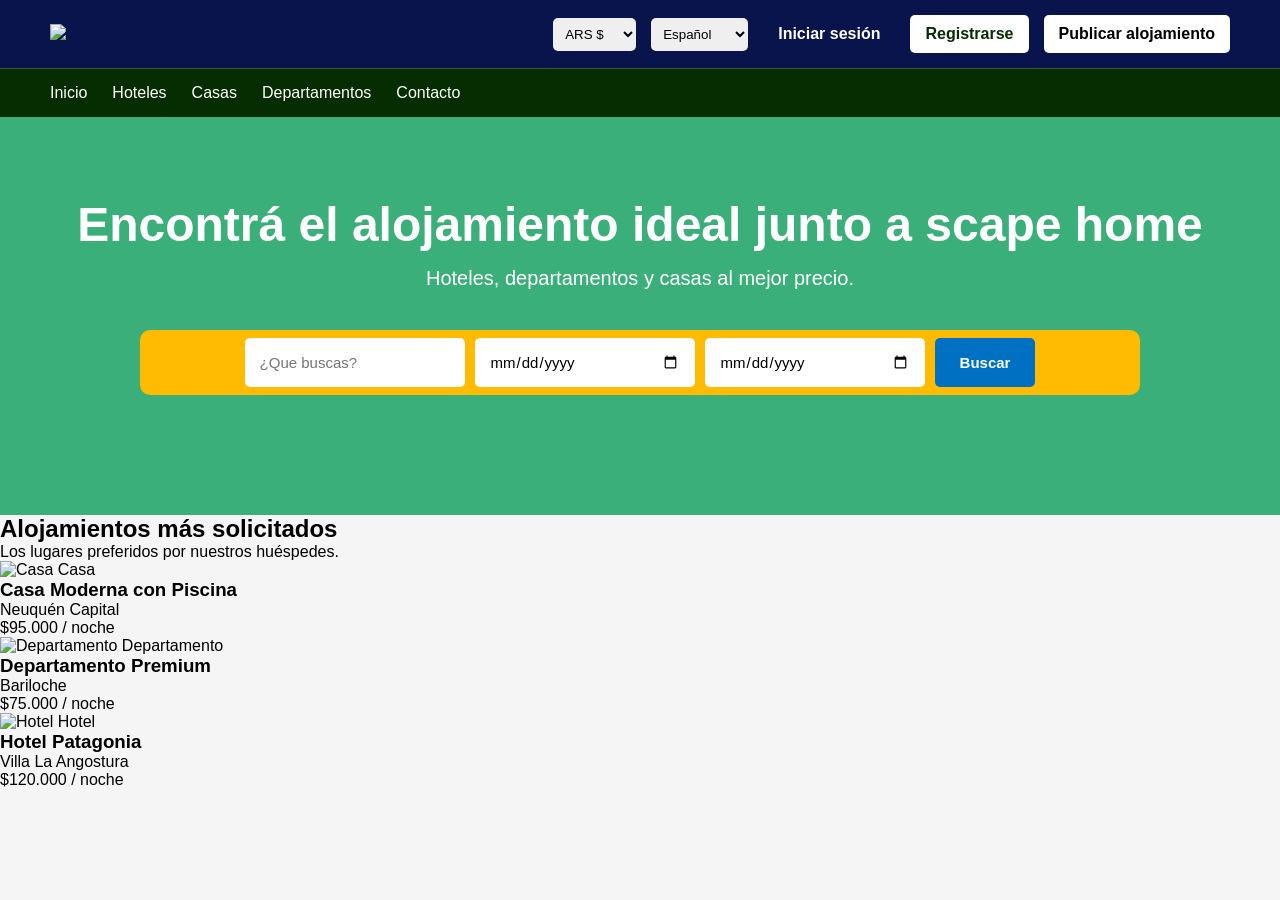
==== index.html @ 4138ab6a "Agregue seccion de mas solicitados y porque" ====
<!DOCTYPE html>
<html lang="en">
<head>
    <meta charset="UTF-8">
    <meta name="viewport" content="width=device-width, initial-scale=1.0">
    <link rel="stylesheet" href="css/style.css">
    <title>HOME SCAPE</title>
</head>
<body>
    <div class="header">
          <div class="logo">
            <img src="imagenes/Blue Minimal Lion Technology Free Logo.png" >
          </div>
              <div class="acciones">
            <select class="preferencia">
                <option>ARS $</option>
                <option>USD $</option>
                <option>EUR €</option>
                <option>BRL R$</option>
            </select>

            <select class="preferencia">
                <option>Español</option>
                <option>English</option>
                <option>Português</option>
            </select>

            <a href="" class="login">Iniciar sesión</a>
            <a href="" class="registro">Registrarse</a>
            <a href="" class="publicar">Publicar alojamiento</a>

        </div>
    </div>
    <nav class="menu">
        <a href="#"> Inicio</a>
        <a href="#"> Hoteles</a>
        <a href="#"> Casas</a>
        <a href="#"> Departamentos</a>
        <a href="#">Contacto</a>
    </nav>

    <section class="hero">
        <h1>Encontrá el alojamiento ideal junto a scape home</h1>
        <p>Hoteles, departamentos y casas al mejor precio.</p>

        <div class="buscador">
            <input type="text" placeholder="¿Que buscas?">
            <input type="date">
            <input type="date">
            <button>Buscar</button>
        </div>
    </section>
    <section class="alojamientos-destacados">

    <h2>Alojamientos más solicitados</h2>
    <p>Los lugares preferidos por nuestros huéspedes.</p>

    <div class="contenedor-alojamientos">

        <div class="alojamiento">
            <img src="imagenes/casa1.jpg" alt="Casa">
            <span class="tipo">Casa</span>
            <h3>Casa Moderna con Piscina</h3>
            <p>Neuquén Capital</p>
            <p class="precio">$95.000 / noche</p>
        </div>

        <div class="alojamiento">
            <img src="imagenes/departamento1.jpg" alt="Departamento">
            <span class="tipo">Departamento</span>
            <h3>Departamento Premium</h3>
            <p>Bariloche</p>
            <p class="precio">$75.000 / noche</p>
        </div>

        <div class="alojamiento">
            <img src="imagenes/hotel1.jpg" alt="Hotel">
            <span class="tipo">Hotel</span>
            <h3>Hotel Patagonia</h3>
            <p>Villa La Angostura</p>
            <p class="precio">$120.000 / noche</p>
        </div>

    </div>

</section>
    
</body>
</html>
---- css/style.css ----
*{
    margin: 0;
    padding: 0;
    box-sizing: border-box;
    font-family: Arial, Helvetica, sans-serif;
}

body{
    background-color: #f5f5f5;
}

/* HEADER */

.header{
    background-color: #08144b;
    display: flex;
    justify-content: space-between;
    align-items: center;
    padding: 15px 50px;
}

.logo img{
    height: 80px;
    width: auto;
}

.acciones{
    display: flex;
    align-items: center;
    gap: 15px;
}

.preferencia{
    padding: 8px;
    border: none;
    border-radius: 5px;
    cursor: pointer;
}

.login,
.registro,
.publicar{
    text-decoration: none;
    padding: 10px 15px;
    border-radius: 5px;
    transition: 0.3s;
    font-weight: bold;
}

.login{
    color: white;
}

.login:hover{
    text-decoration: underline;
}

.registro{
    background-color: white;
    color: #062c02;;
}

.registro:hover{
    background-color: #e6e6e6;
}

.publicar{
    background-color: #ffffff;
    color: black;
}

.publicar:hover{
    background-color: #31ad00;
}

/* MENÚ */

.menu{
    background-color: #062c02;
    display: flex;
    gap: 25px;
    padding: 15px 50px;
    border-top: 1px solid rgba(255,255,255,0.2);
}

.menu a{
    color: rgb(255, 255, 255);
    text-decoration: none;
    font-size: 16px;
    transition: 0.3s;
}

.menu a:hover{
    color: #febb02;
}

/* HERO */

.hero{
    background-color:#3baf79;
    color: white;
    text-align: center;
    padding: 80px 20px 120px;
}

.hero h1{
    font-size: 48px;
    margin-bottom: 15px;
}

.hero p{
    font-size: 20px;
    margin-bottom: 40px;
}

/* BUSCADOR */

.buscador{
    background-color: #febb02;
    display: flex;
    justify-content: center;
    flex-wrap: wrap;
    gap: 10px;
    padding: 8px;
    border-radius: 10px;
    max-width: 1000px;
    margin: auto;
}

.buscador input{
    padding: 15px;
    border: none;
    border-radius: 5px;
    min-width: 220px;
    font-size: 15px;
}

.buscador button{
    padding: 15px 25px;
    background-color: #0071c2;
    color: rgb(255, 255, 255);
    border: none;
    border-radius: 5px;
    cursor: pointer;
    font-size: 15px;
    font-weight: bold;
    transition: 0.3s;
}

.buscador button:hover{
    background-color: #005999;
}

/* RESPONSIVE */

@media(max-width: 768px){

    .header{
        flex-direction: column;
        gap: 20px;
        padding: 20px;
    }

    .acciones{
        flex-wrap: wrap;
        justify-content: center;
    }

    .menu{
        flex-wrap: wrap;
        justify-content: center;
        padding: 15px;
    }

    .hero h1{
        font-size: 32px;
    }

    .hero p{
        font-size: 18px;
    }

    .buscador{
        flex-direction: column;
    }

    .buscador input,
    .buscador button{
        width: 100%;
    }
}
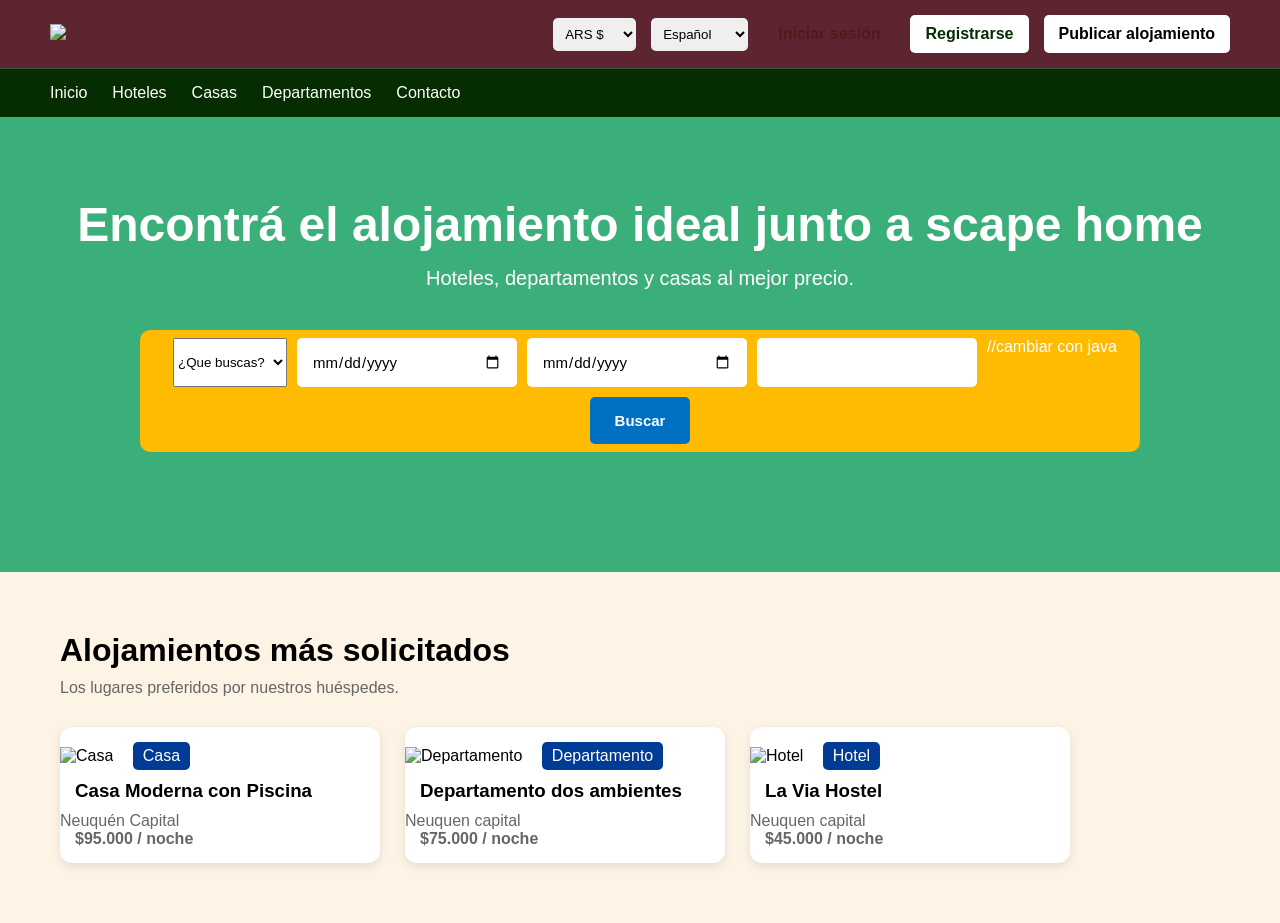
==== commit b05af4b8: "Modificacion de menu y header" ====
--- a/index.html
+++ b/index.html
@@ -4,7 +4,7 @@
     <meta charset="UTF-8">
     <meta name="viewport" content="width=device-width, initial-scale=1.0">
     <link rel="stylesheet" href="css/style.css">
-    <title>HOME SCAPE</title>
+    <title>HOME</title>
 </head>
 <body>
     <div class="header">
@@ -44,10 +44,22 @@
         <p>Hoteles, departamentos y casas al mejor precio.</p>
 
         <div class="buscador">
-            <input type="text" placeholder="¿Que buscas?">
+            
+           <label for="opcion"></label>
+          <select id="opcion" name="opcion">
+           <option value="op">¿Que buscas?</option>
+           <option value="casa">Casa</option>
+           <option value="depa">Departamentos</option>
+           <option value="hotel">Hotel</option>
+          </select>
+          
+
             <input type="date">
             <input type="date">
-            <button>Buscar</button>
+              <input type="number"> //cambiar con java
+              <a href="buscar.html"><button>Buscar</button></a>
+          
+           
         </div>
     </section>
     <section class="alojamientos-destacados">
@@ -68,21 +80,23 @@
         <div class="alojamiento">
             <img src="imagenes/departamento1.jpg" alt="Departamento">
             <span class="tipo">Departamento</span>
-            <h3>Departamento Premium</h3>
-            <p>Bariloche</p>
+            <h3>Departamento dos ambientes</h3>
+            <p>Neuquen capital</p>
             <p class="precio">$75.000 / noche</p>
         </div>
 
         <div class="alojamiento">
             <img src="imagenes/hotel1.jpg" alt="Hotel">
             <span class="tipo">Hotel</span>
-            <h3>Hotel Patagonia</h3>
-            <p>Villa La Angostura</p>
-            <p class="precio">$120.000 / noche</p>
+            <h3>La Via Hostel</h3>
+            <p>Neuquen capital</p>
+            <p class="precio">$45.000 / noche</p>
         </div>
 
     </div>
+    <footer>
 
+    </footer>
 </section>
     
 </body>
--- a/css/style.css
+++ b/css/style.css
@@ -6,13 +6,13 @@
 }
 
 body{
-    background-color: #f5f5f5;
+    background-color: #fdf4e5
 }
 
 /* HEADER */
 
 .header{
-    background-color: #08144b;
+    background-color: #5c2530;
     display: flex;
     justify-content: space-between;
     align-items: center;
@@ -48,7 +48,7 @@
 }
 
 .login{
-    color: white;
+    color: rgb(83, 26, 26);
 }
 
 .login:hover{
@@ -70,7 +70,7 @@
 }
 
 .publicar:hover{
-    background-color: #31ad00;
+    background-color: #610000;
 }
 
 /* MENÚ */
@@ -188,4 +188,63 @@
     .buscador button{
         width: 100%;
     }
+}
+.alojamientos-destacados{
+    padding: 60px;
+}
+
+.alojamientos-destacados h2{
+    font-size: 32px;
+    margin-bottom: 10px;
+}
+
+.alojamientos-destacados p{
+    color: #666;
+}
+
+.contenedor-alojamientos{
+    display: flex;
+    gap: 25px;
+    margin-top: 30px;
+    flex-wrap: wrap;
+}
+
+.alojamiento{
+    width: 320px;
+    background: white;
+    border-radius: 12px;
+    overflow: hidden;
+    box-shadow: 0 3px 10px rgba(0,0,0,0.1);
+    transition: 0.3s;
+    cursor: pointer;
+}
+
+.alojamiento:hover{
+    transform: translateY(-8px);
+}
+
+.alojamiento img{
+    width: 100%;
+    height: 220px;
+    object-fit: cover;
+}
+
+.alojamiento h3{
+    padding: 10px 15px;
+}
+
+.tipo{
+    background: #003b95;
+    color: white;
+    padding: 5px 10px;
+    border-radius: 5px;
+    margin-left: 15px;
+    display: inline-block;
+    margin-top: 15px;
+}
+
+.precio{
+    font-weight: bold;
+    padding: 0 15px 15px;
+    color: #003b95;
 }
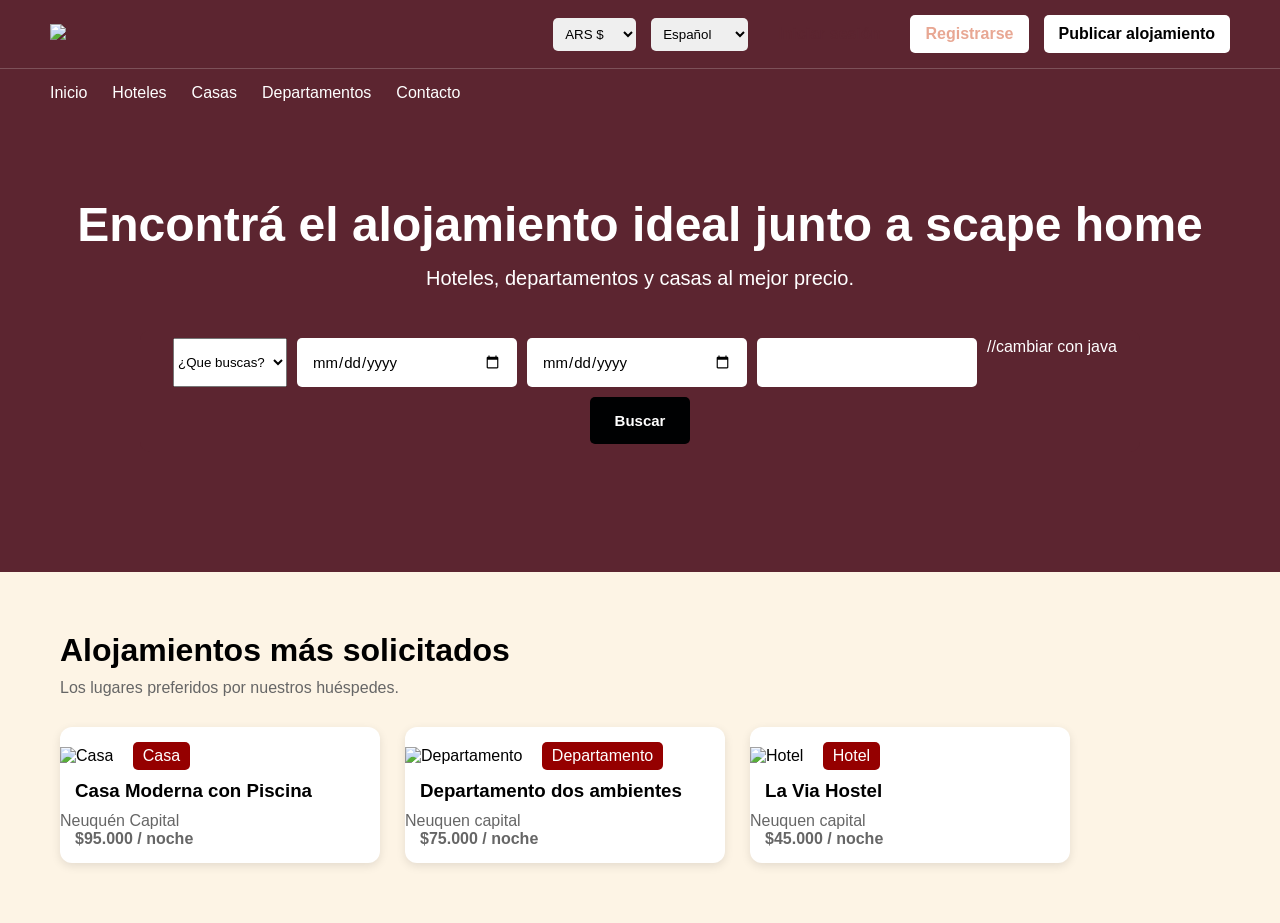
==== commit 4a6c7484: "Modificacion de colores" ====
--- a/index.html
+++ b/index.html
@@ -52,7 +52,6 @@
            <option value="depa">Departamentos</option>
            <option value="hotel">Hotel</option>
           </select>
-          
 
             <input type="date">
             <input type="date">
--- a/css/style.css
+++ b/css/style.css
@@ -48,7 +48,7 @@
 }
 
 .login{
-    color: rgb(83, 26, 26);
+    color: #5c2530;
 }
 
 .login:hover{
@@ -57,7 +57,7 @@
 
 .registro{
     background-color: white;
-    color: #062c02;;
+    color: #e8a793;
 }
 
 .registro:hover{
@@ -76,7 +76,7 @@
 /* MENÚ */
 
 .menu{
-    background-color: #062c02;
+    background-color: #5c2530;
     display: flex;
     gap: 25px;
     padding: 15px 50px;
@@ -91,13 +91,13 @@
 }
 
 .menu a:hover{
-    color: #febb02;
+    color: #e8a793;
 }
 
 /* HERO */
 
 .hero{
-    background-color:#3baf79;
+    background-color:#5c2530;
     color: white;
     text-align: center;
     padding: 80px 20px 120px;
@@ -116,7 +116,7 @@
 /* BUSCADOR */
 
 .buscador{
-    background-color: #febb02;
+    background-color: #5c2530;
     display: flex;
     justify-content: center;
     flex-wrap: wrap;
@@ -137,7 +137,7 @@
 
 .buscador button{
     padding: 15px 25px;
-    background-color: #0071c2;
+    background-color: #000102;
     color: rgb(255, 255, 255);
     border: none;
     border-radius: 5px;
@@ -234,7 +234,7 @@
 }
 
 .tipo{
-    background: #003b95;
+    background: #950000;
     color: white;
     padding: 5px 10px;
     border-radius: 5px;
@@ -246,5 +246,5 @@
 .precio{
     font-weight: bold;
     padding: 0 15px 15px;
-    color: #003b95;
+    color: #950000;
 }
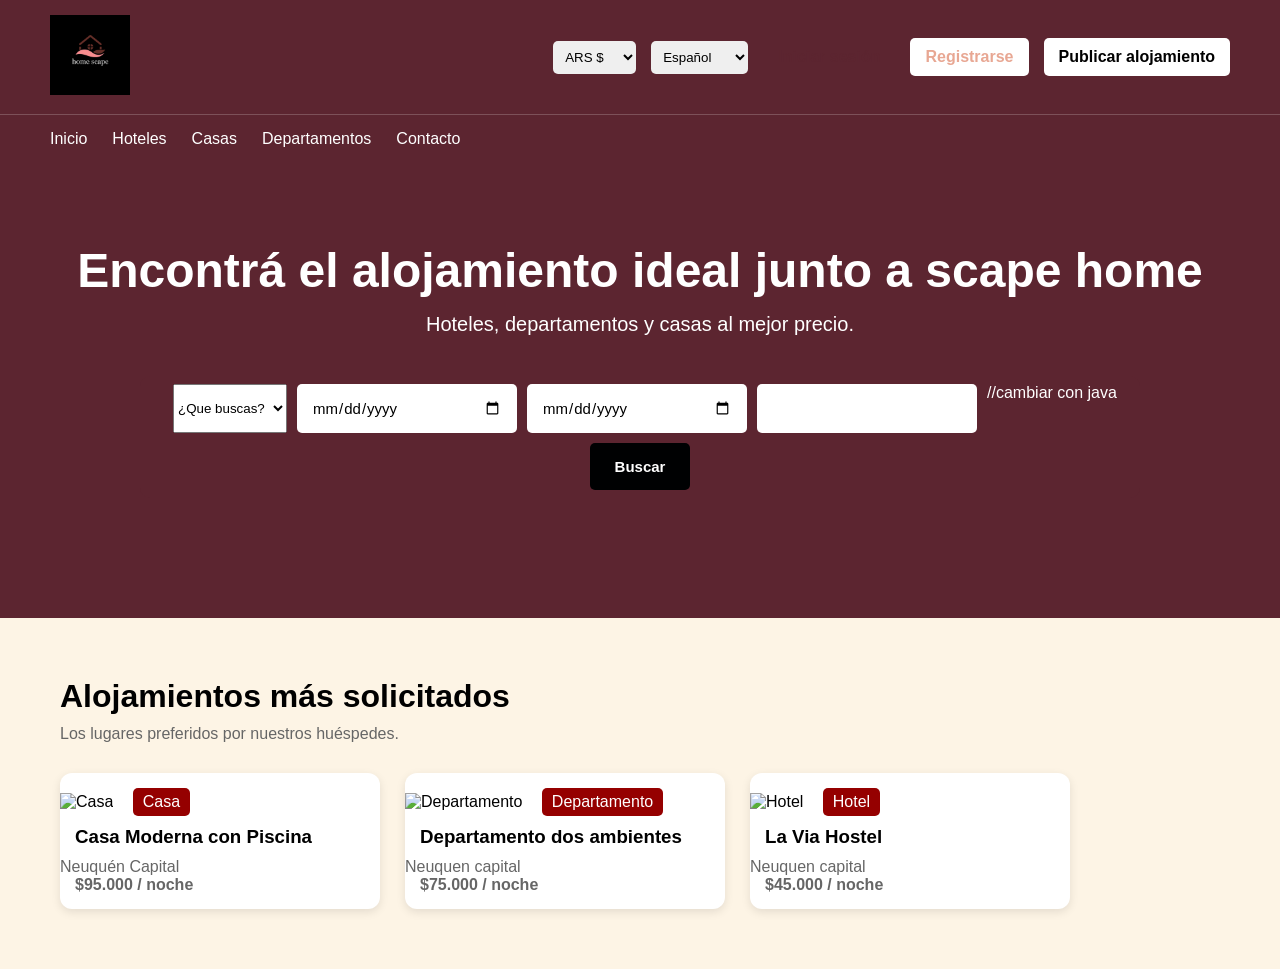
==== commit f98d5321: "Modificacion del logo" ====
--- a/index.html
+++ b/index.html
@@ -9,7 +9,7 @@
 <body>
     <div class="header">
           <div class="logo">
-            <img src="imagenes/Blue Minimal Lion Technology Free Logo.png" >
+            <img src="Galeria/logo.png.png  " width="20" height="20">
           </div>
               <div class="acciones">
             <select class="preferencia">
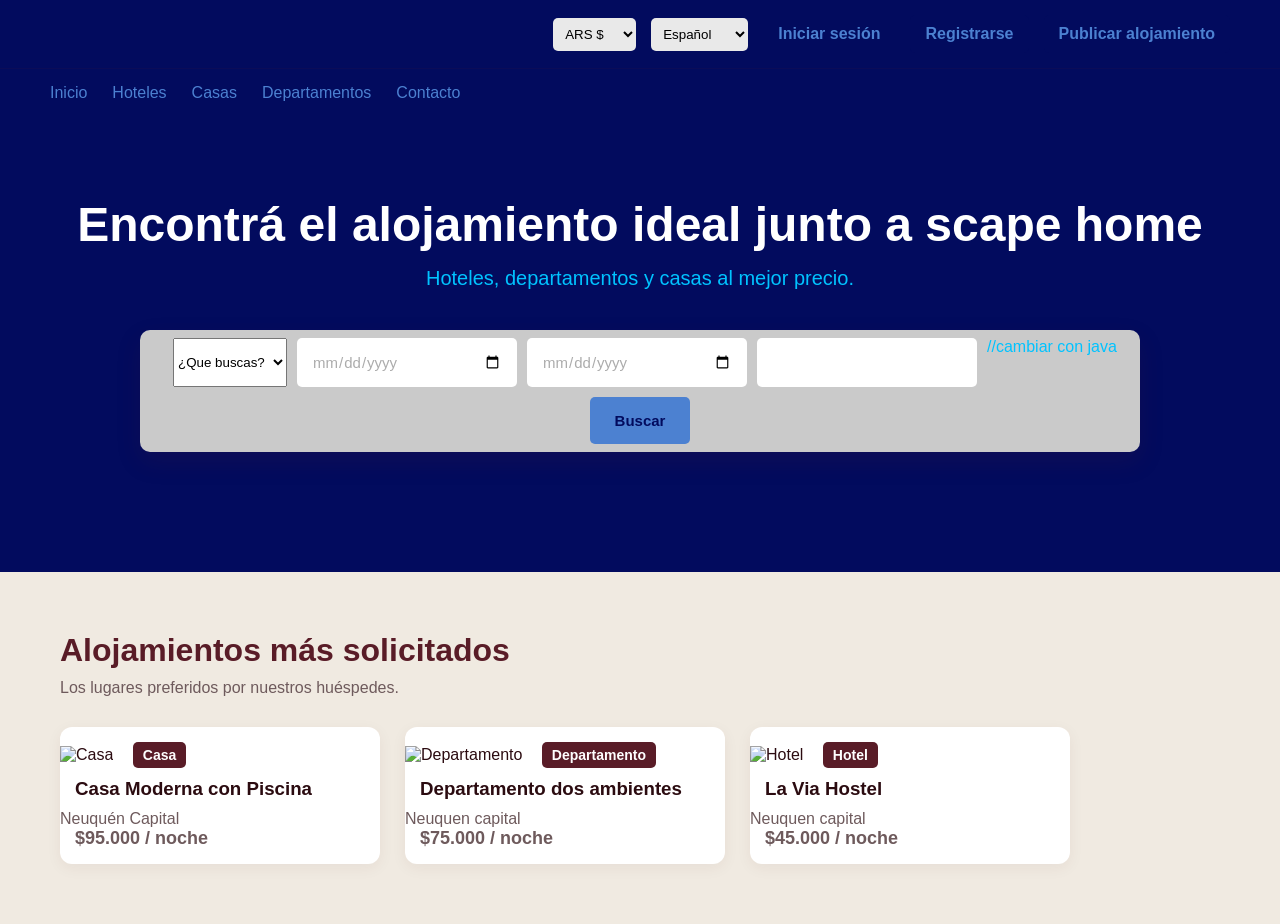
==== commit 994c363a: "Cambiando colores" ====
--- a/index.html
+++ b/index.html
@@ -9,7 +9,8 @@
 <body>
     <div class="header">
           <div class="logo">
-            <img src="Galeria/logo.png.png  " width="20" height="20">
+                <link rel="icon" href="galeria/Diseño sin título.png" type="image/png">
+
           </div>
               <div class="acciones">
             <select class="preferencia">
--- a/css/style.css
+++ b/css/style.css
@@ -1,45 +1,48 @@
-*{
+* {
     margin: 0;
     padding: 0;
     box-sizing: border-box;
     font-family: Arial, Helvetica, sans-serif;
 }
 
-body{
-    background-color: #fdf4e5
+body {
+    background-color: #6d6c6c00; /* Fondo beige cálido (tomado de la izquierda de la img 1) */
+    color: #2B0B10;            /* Texto borgoña muy oscuro para evitar el negro rígido */
 }
 
 /* HEADER */
 
-.header{
-    background-color: #5c2530;
+.header {
+    background-color: #020b5e; /* El borgoña/vino característico de la marca */
     display: flex;
     justify-content: space-between;
     align-items: center;
     padding: 15px 50px;
 }
 
-.logo img{
+.logo img {
     height: 80px;
     width: auto;
 }
 
-.acciones{
+.acciones {
     display: flex;
     align-items: center;
     gap: 15px;
 }
 
-.preferencia{
+.preferencia {
     padding: 8px;
     border: none;
     border-radius: 5px;
     cursor: pointer;
+    background-color: #e9e9e9;  /* Combina con el fondo general */
+    color: #000000;             /* Texto borgoña */
 }
 
 .login,
 .registro,
-.publicar{
+.publicar {
     text-decoration: none;
     padding: 10px 15px;
     border-radius: 5px;
@@ -47,76 +50,81 @@
     font-weight: bold;
 }
 
-.login{
-    color: #5c2530;
-}
-
-.login:hover{
+.login {
+    color: #4c81d1; /* Cambiado a blanco para que resalte sobre el fondo borgoña */
+}
+
+.login:hover {
     text-decoration: underline;
-}
-
-.registro{
-    background-color: white;
-    color: #e8a793;
-}
-
-.registro:hover{
-    background-color: #e6e6e6;
-}
-
-.publicar{
-    background-color: #ffffff;
-    color: black;
-}
-
-.publicar:hover{
-    background-color: #610000;
+    background-color: #020b5e; ;
+    color: #4c81d1;
+}
+
+
+.registro {
+    background-color: #020b5e; /* Botón blanco limpio */
+    color: #4c81d1;            /* Letras en borgoña */
+}
+
+.registro:hover {
+    background-color:  #020b5e;  /* Al pasar el mouse cambia al salmón cálido */
+} 
+
+.publicar {
+    background-color:  #020b5e; /* Botón semitransparente elegante */
+    color: #4c81d1;
+}
+
+.publicar:hover {
+    background-color: #020b5e; 
+    color: #4c81d1;
 }
 
 /* MENÚ */
 
-.menu{
-    background-color: #5c2530;
+.menu {
+    background-color: #020b5e; /* Fondo beige cálido continuo */
     display: flex;
     gap: 25px;
     padding: 15px 50px;
-    border-top: 1px solid rgba(255,255,255,0.2);
-}
-
-.menu a{
-    color: rgb(255, 255, 255);
+    border-top: 1px solid rgba(89, 28, 39, 0.1); /* Línea borgoña muy suave en vez de negra */
+}
+
+.menu a {
+    color: #4c81d1;/* Enlaces en borgoña */
     text-decoration: none;
     font-size: 16px;
     transition: 0.3s;
 }
 
-.menu a:hover{
-    color: #e8a793;
+.menu a:hover {
+    color: #8650a5; /* El hover pasa al color salmón */
 }
 
 /* HERO */
 
-.hero{
-    background-color:#5c2530;
-    color: white;
+.hero {
+    background-color:#020b5e;/* Todo el bloque mantiene el fondo cálido */
+    color: #00c3ff;
     text-align: center;
     padding: 80px 20px 120px;
 }
 
-.hero h1{
+.hero h1 {
     font-size: 48px;
     margin-bottom: 15px;
-}
-
-.hero p{
+    color: #ffffff; /* Título principal en borgoña para dar impacto */
+}
+
+.hero p {
     font-size: 20px;
     margin-bottom: 40px;
 }
 
 /* BUSCADOR */
 
-.buscador{
-    background-color: #5c2530;
+.buscador {
+    background-color: #cacaca; /* El contenedor pasa de azul a borgoña */
     display: flex;
     justify-content: center;
     flex-wrap: wrap;
@@ -125,20 +133,23 @@
     border-radius: 10px;
     max-width: 1000px;
     margin: auto;
-}
-
-.buscador input{
+    box-shadow: 0px 10px 25px rgba(89, 28, 39, 0.15); /* Sombra suave para dar volumen */
+}
+
+.buscador input {
     padding: 15px;
     border: none;
     border-radius: 5px;
     min-width: 220px;
     font-size: 15px;
-}
-
-.buscador button{
+    color: #acacac;
+    background-color: #ffffff;
+}
+
+.buscador button {
     padding: 15px 25px;
-    background-color: #000102;
-    color: rgb(255, 255, 255);
+    background-color:  #4c81d1;/* Botón de acción principal en color terracota/salmón */
+    color: #020b5e;         /* Letras oscuras para excelente contraste */
     border: none;
     border-radius: 5px;
     cursor: pointer;
@@ -147,104 +158,114 @@
     transition: 0.3s;
 }
 
-.buscador button:hover{
-    background-color: #005999;
+.buscador button:hover {
+    background-color: #999999; /* Variación un poco más oscura para el hover */
 }
 
 /* RESPONSIVE */
 
 @media(max-width: 768px){
 
-    .header{
+    .header {
         flex-direction: column;
         gap: 20px;
         padding: 20px;
     }
 
-    .acciones{
+    .acciones {
         flex-wrap: wrap;
         justify-content: center;
     }
 
-    .menu{
+    .menu {
         flex-wrap: wrap;
         justify-content: center;
         padding: 15px;
     }
 
-    .hero h1{
+    .hero h1 {
         font-size: 32px;
     }
 
-    .hero p{
+    .hero p {
         font-size: 18px;
     }
 
-    .buscador{
+    .buscador {
         flex-direction: column;
     }
 
     .buscador input,
-    .buscador button{
+    .buscador button {
         width: 100%;
     }
 }
-.alojamientos-destacados{
+
+/* SECCIÓN ALOJAMIENTOS DESTACADOS */
+
+.alojamientos-destacados {
     padding: 60px;
-}
-
-.alojamientos-destacados h2{
+    background-color: #F0EAE1; /* Reemplazado el gris oscuro por un beige un toque más profundo */
+}
+
+.alojamientos-destacados h2 {
     font-size: 32px;
     margin-bottom: 10px;
-}
-
-.alojamientos-destacados p{
-    color: #666;
-}
-
-.contenedor-alojamientos{
+    color: #591C27;
+}
+
+.alojamientos-destacados p {
+    color: #6E5A5C; /* Gris cálido/marrón sutil para textos secundarios */
+}
+
+.contenedor-alojamientos {
     display: flex;
     gap: 25px;
     margin-top: 30px;
     flex-wrap: wrap;
 }
 
-.alojamiento{
+.alojamiento {
     width: 320px;
-    background: white;
+    background: #FFFFFF;
     border-radius: 12px;
     overflow: hidden;
-    box-shadow: 0 3px 10px rgba(0,0,0,0.1);
+    box-shadow: 0 4px 15px rgba(89, 28, 39, 0.06); /* Sombra integrada a la nueva paleta */
     transition: 0.3s;
     cursor: pointer;
 }
 
-.alojamiento:hover{
+.alojamiento:hover {
     transform: translateY(-8px);
-}
-
-.alojamiento img{
+    box-shadow: 0 8px 25px rgba(89, 28, 39, 0.12);
+}
+
+.alojamiento img {
     width: 100%;
     height: 220px;
     object-fit: cover;
 }
 
-.alojamiento h3{
+.alojamiento h3 {
     padding: 10px 15px;
-}
-
-.tipo{
-    background: #950000;
-    color: white;
+    color: #2B0B10;
+}
+
+.tipo {
+    background: #591C27; /* Reemplazado el azul fuerte por el borgoña de la marca */
+    color: #FFFFFF;
     padding: 5px 10px;
     border-radius: 5px;
     margin-left: 15px;
     display: inline-block;
     margin-top: 15px;
-}
-
-.precio{
+    font-size: 14px;
+    font-weight: bold;
+}
+
+.precio {
     font-weight: bold;
     padding: 0 15px 15px;
-    color: #950000;
+    color: #591C27; /* El precio se destaca con el color principal */
+    font-size: 18px;
 }
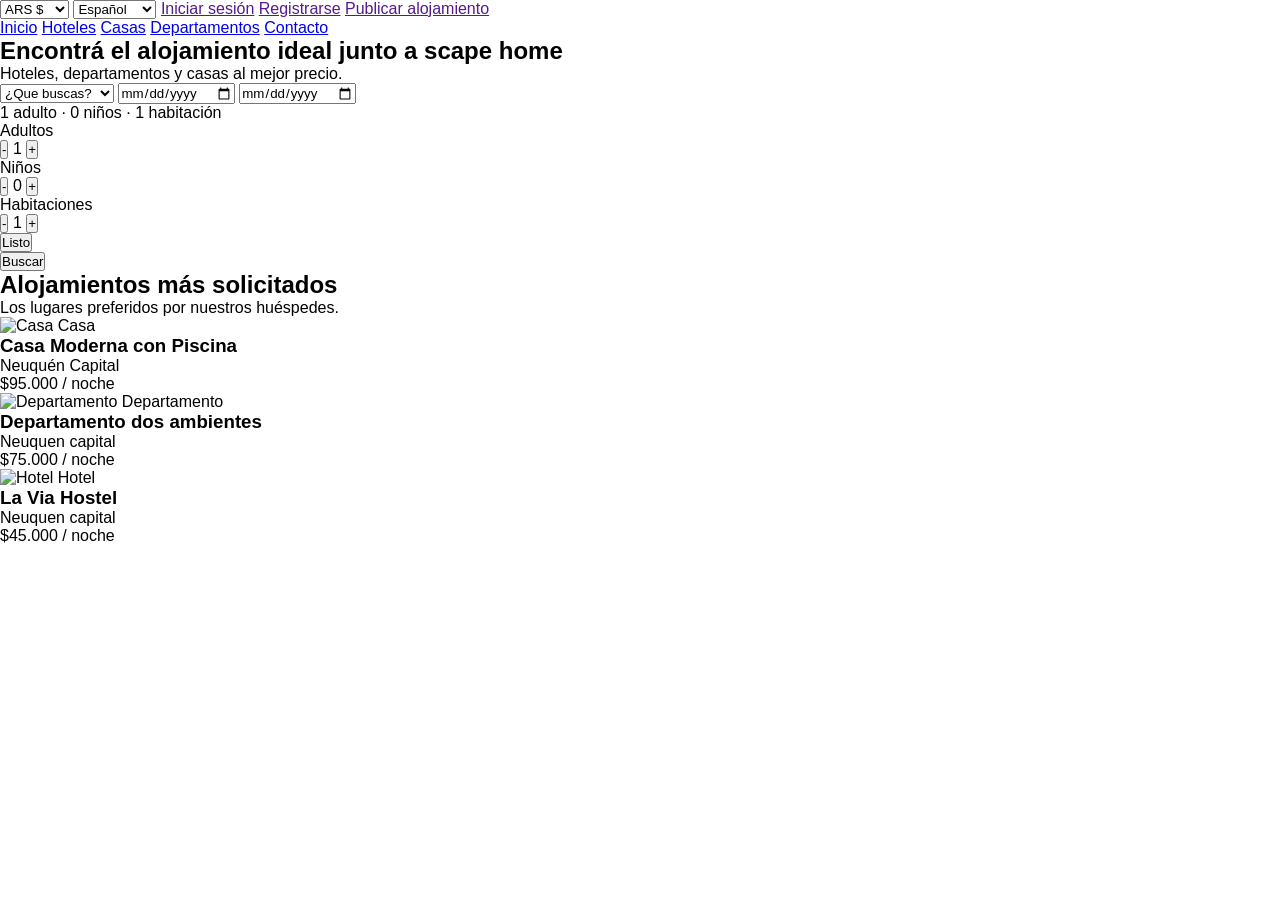
==== commit 4e3b63e2: "Cambiando colores p3" ====
--- a/index.html
+++ b/index.html
@@ -4,13 +4,16 @@
     <meta charset="UTF-8">
     <meta name="viewport" content="width=device-width, initial-scale=1.0">
     <link rel="stylesheet" href="css/style.css">
+        <link rel="stylesheet" href="js/index.js">
+
     <title>HOME</title>
+    <link rel="icon" href="galeria/Diseño sin título.png" type="image/png">
+
 </head>
 <body>
     <div class="header">
           <div class="logo">
-                <link rel="icon" href="galeria/Diseño sin título.png" type="image/png">
-
+            <link rel="stylesheet" href="Galeria/logo.png.png" >
           </div>
               <div class="acciones">
             <select class="preferencia">
@@ -56,7 +59,42 @@
 
             <input type="date">
             <input type="date">
-              <input type="number"> //cambiar con java
+            <div class="pasajeros-contenedor">
+    <div class="pasajeros-btn" id="pasajerosBtn">
+        <span id="pasajerosTexto">1 adulto · 0 niños · 1 habitación</span>
+    </div>
+
+    <div class="pasajeros-dropdown" id="pasajerosDropdown">
+        <div class="pasajeros-item">
+            <span>Adultos</span>
+            <div class="control-contador">
+                <button type="button" class="btn-control minus" data-tipo="adultos">-</button>
+                <span id="cant-adultos">1</span>
+                <button type="button" class="btn-control plus" data-tipo="adultos">+</button>
+            </div>
+        </div>
+
+        <div class="pasajeros-item">
+            <span>Niños</span>
+            <div class="control-contador">
+                <button type="button" class="btn-control minus" data-tipo="ninos">-</button>
+                <span id="cant-ninos">0</span>
+                <button type="button" class="btn-control plus" data-tipo="ninos">+</button>
+            </div>
+        </div>
+
+        <div class="pasajeros-item">
+            <span>Habitaciones</span>
+            <div class="control-contador">
+                <button type="button" class="btn-control minus" data-tipo="habitaciones">-</button>
+                <span id="cant-habitaciones">1</span>
+                <button type="button" class="btn-control plus" data-tipo="habitaciones">+</button>
+            </div>
+        </div>
+
+        <button type="button" class="btn-pasajeros-listo" id="btnPasajerosListo">Listo</button>
+    </div>
+</div>
               <a href="buscar.html"><button>Buscar</button></a>
           
            
--- a/css/style.css
+++ b/css/style.css
@@ -1,271 +1,227 @@
 * {
-    margin: 0;
-    padding: 0;
-    box-sizing: border-box;
-    font-family: Arial, Helvetica, sans-serif;
-}
-
-body {
-    background-color: #6d6c6c00; /* Fondo beige cálido (tomado de la izquierda de la img 1) */
-    color: #2B0B10;            /* Texto borgoña muy oscuro para evitar el negro rígido */
-}
-
-/* HEADER */
-
-.header {
-    background-color: #020b5e; /* El borgoña/vino característico de la marca */
-    display: flex;
-    justify-content: space-between;
-    align-items: center;
-    padding: 15px 50px;
-}
-
-.logo img {
-    height: 80px;
-    width: auto;
-}
-
-.acciones {
-    display: flex;
-    align-items: center;
-    gap: 15px;
-}
-
-.preferencia {
-    padding: 8px;
+  margin: 0;
+  padding: 0;
+  box-sizing: border-box;
+  font-family: 'Segoe UI', Tahoma, Geneva, Verdana, sans-serif;
+}
+
+.split-screen {
+  display: flex;
+  min-height: 100vh;
+  width: 100%;
+}
+
+.left-side {
+  flex: 1;
+  position: relative;
+  height: 100vh; 
+  overflow: hidden; 
+}
+
+.bg-image {
+  width: 100%;
+  height: 100%;
+  object-fit: cover;
+  display: block;
+}
+
+.brand-overlay {
+  position: absolute;
+  top: 0;
+  left: 0;
+  width: 100%; 
+  z-index: 10;
+  /* Usamos el azul hielo #C7E9F2 con opacidad para el fondo traslúcido */
+  background-color: rgba(199, 233, 242, 0.75); 
+  padding: 24px 40px; 
+  border-radius: 0; 
+  backdrop-filter: blur(6px); 
+  box-shadow: 0 4px 20px rgba(3, 44, 96, 0.08); 
+  display: flex;
+  align-items: center;
+}
+
+.brand-logo {
+  font-size: 26px;
+  font-weight: 700;
+  color: #032C60; /* Azul oscuro principal */
+  letter-spacing: 0.5px;
+  text-decoration: none;
+}
+
+.right-side {
+  flex: 1;
+  background-color: #032C60; /* Fondo azul oscuro profundo */
+  display: flex;
+  flex-direction: column;
+}
+
+.form-header {
+  display: flex;
+  justify-content: space-between;
+  align-items: center;
+  padding: 40px 60px 20px 60px;
+}
+
+.brand-logo-mobile {
+  display: none;
+  font-size: 24px;
+  font-weight: bold;
+  color: #032C60;
+}
+
+.nav-links a {
+  text-decoration: none;
+  color: #C7E9F2; /* Texto claro para resaltar sobre el fondo oscuro */
+  font-size: 14px;
+  margin-left: 20px;
+  opacity: 0.8;
+  transition: opacity 0.2s;
+}
+
+.nav-links a:hover, .nav-links a.active {
+  opacity: 1;
+  font-weight: 700;
+}
+
+.card-container {
+  flex: 1;
+  display: flex;
+  justify-content: center;
+  align-items: center;
+  padding: 20px 40px 60px 40px;
+}
+
+.form-card {
+  background-color: #ffffff;
+  width: 100%;
+  max-width: 440px;
+  padding: 40px;
+  border-radius: 24px;
+  box-shadow: 0 10px 30px rgba(3, 44, 96, 0.05); 
+  border: 1px solid #99BAD9; /* Borde azul claro */
+}
+
+.form-card h2 {
+  color: #032C60; /* Título en azul oscuro */
+  font-size: 26px;
+  margin-bottom: 8px;
+}
+
+.subtitle {
+  color: #658CA9; /* Subtítulo en azul acero */
+  font-size: 14px;
+  margin-bottom: 32px;
+}
+
+.input-group {
+  margin-bottom: 20px;
+  display: flex;
+  flex-direction: column;
+}
+
+.input-group label {
+  font-size: 13px;
+  font-weight: 600;
+  color: #032C60;
+  margin-bottom: 6px;
+}
+
+.input-group input {
+  padding: 14px;
+  border: 1px solid #99BAD9;
+  border-radius: 12px;
+  background-color: #ffffff;
+  color: #032C60;
+  font-size: 14px;
+  outline: none;
+  transition: border-color 0.2s;
+}
+
+.input-group input:focus {
+  border-color: #015D8C; /* Foco con azul océano */
+}
+
+.btn-main {
+  width: 100%;
+  padding: 14px;
+  background-color: #015D8C; /* Botón principal azul océano */
+  border: none;
+  border-radius: 12px;
+  color: #ffffff; /* Texto blanco para excelente contraste */
+  font-weight: 600;
+  font-size: 15px;
+  cursor: pointer;
+  transition: background-color 0.2s;
+  margin-top: 10px;
+}
+
+.btn-main:hover {
+  background-color: #032C60; /* Cambia a azul oscuro en el hover */
+}
+
+.divider-container {
+  display: flex;
+  align-items: center;
+  margin: 24px 0;
+}
+
+.line {
+  flex: 1;
+  border: 0;
+  border-top: 1px solid #99BAD9;
+}
+
+.divider-text {
+  color: #658CA9;
+  font-size: 12px;
+  padding: 0 10px;
+}
+
+.social-buttons {
+  display: grid;
+  grid-template-columns: repeat(3, 1fr);
+  gap: 12px;
+}
+
+.btn-social {
+  padding: 12px;
+  background-color: #ffffff;
+  border: 1px solid #99BAD9;
+  border-radius: 12px;
+  cursor: pointer;
+  font-size: 13px;
+  color: #032C60;
+  transition: all 0.2s;
+}
+
+.btn-social:hover {
+  background-color: #C7E9F2; /* Ligero fondo azul hielo al pasar el mouse */
+  border-color: #015D8C;
+}
+
+@media (max-width: 768px) {
+  .left-side {
+    display: none; 
+  }
+  
+  .form-header {
+    padding: 24px;
+    background-color: #ffffff; /* Evita que el header móvil quede flotando sin fondo */
+  }
+
+  .brand-logo-mobile {
+    display: block;
+  }
+
+  .card-container {
+    padding: 10px 20px 40px 20px;
+    background-color: #ffffff;
+  }
+
+  .form-card {
+    padding: 24px;
+    box-shadow: none;
     border: none;
-    border-radius: 5px;
-    cursor: pointer;
-    background-color: #e9e9e9;  /* Combina con el fondo general */
-    color: #000000;             /* Texto borgoña */
-}
-
-.login,
-.registro,
-.publicar {
-    text-decoration: none;
-    padding: 10px 15px;
-    border-radius: 5px;
-    transition: 0.3s;
-    font-weight: bold;
-}
-
-.login {
-    color: #4c81d1; /* Cambiado a blanco para que resalte sobre el fondo borgoña */
-}
-
-.login:hover {
-    text-decoration: underline;
-    background-color: #020b5e; ;
-    color: #4c81d1;
-}
-
-
-.registro {
-    background-color: #020b5e; /* Botón blanco limpio */
-    color: #4c81d1;            /* Letras en borgoña */
-}
-
-.registro:hover {
-    background-color:  #020b5e;  /* Al pasar el mouse cambia al salmón cálido */
-} 
-
-.publicar {
-    background-color:  #020b5e; /* Botón semitransparente elegante */
-    color: #4c81d1;
-}
-
-.publicar:hover {
-    background-color: #020b5e; 
-    color: #4c81d1;
-}
-
-/* MENÚ */
-
-.menu {
-    background-color: #020b5e; /* Fondo beige cálido continuo */
-    display: flex;
-    gap: 25px;
-    padding: 15px 50px;
-    border-top: 1px solid rgba(89, 28, 39, 0.1); /* Línea borgoña muy suave en vez de negra */
-}
-
-.menu a {
-    color: #4c81d1;/* Enlaces en borgoña */
-    text-decoration: none;
-    font-size: 16px;
-    transition: 0.3s;
-}
-
-.menu a:hover {
-    color: #8650a5; /* El hover pasa al color salmón */
-}
-
-/* HERO */
-
-.hero {
-    background-color:#020b5e;/* Todo el bloque mantiene el fondo cálido */
-    color: #00c3ff;
-    text-align: center;
-    padding: 80px 20px 120px;
-}
-
-.hero h1 {
-    font-size: 48px;
-    margin-bottom: 15px;
-    color: #ffffff; /* Título principal en borgoña para dar impacto */
-}
-
-.hero p {
-    font-size: 20px;
-    margin-bottom: 40px;
-}
-
-/* BUSCADOR */
-
-.buscador {
-    background-color: #cacaca; /* El contenedor pasa de azul a borgoña */
-    display: flex;
-    justify-content: center;
-    flex-wrap: wrap;
-    gap: 10px;
-    padding: 8px;
-    border-radius: 10px;
-    max-width: 1000px;
-    margin: auto;
-    box-shadow: 0px 10px 25px rgba(89, 28, 39, 0.15); /* Sombra suave para dar volumen */
-}
-
-.buscador input {
-    padding: 15px;
-    border: none;
-    border-radius: 5px;
-    min-width: 220px;
-    font-size: 15px;
-    color: #acacac;
-    background-color: #ffffff;
-}
-
-.buscador button {
-    padding: 15px 25px;
-    background-color:  #4c81d1;/* Botón de acción principal en color terracota/salmón */
-    color: #020b5e;         /* Letras oscuras para excelente contraste */
-    border: none;
-    border-radius: 5px;
-    cursor: pointer;
-    font-size: 15px;
-    font-weight: bold;
-    transition: 0.3s;
-}
-
-.buscador button:hover {
-    background-color: #999999; /* Variación un poco más oscura para el hover */
-}
-
-/* RESPONSIVE */
-
-@media(max-width: 768px){
-
-    .header {
-        flex-direction: column;
-        gap: 20px;
-        padding: 20px;
-    }
-
-    .acciones {
-        flex-wrap: wrap;
-        justify-content: center;
-    }
-
-    .menu {
-        flex-wrap: wrap;
-        justify-content: center;
-        padding: 15px;
-    }
-
-    .hero h1 {
-        font-size: 32px;
-    }
-
-    .hero p {
-        font-size: 18px;
-    }
-
-    .buscador {
-        flex-direction: column;
-    }
-
-    .buscador input,
-    .buscador button {
-        width: 100%;
-    }
-}
-
-/* SECCIÓN ALOJAMIENTOS DESTACADOS */
-
-.alojamientos-destacados {
-    padding: 60px;
-    background-color: #F0EAE1; /* Reemplazado el gris oscuro por un beige un toque más profundo */
-}
-
-.alojamientos-destacados h2 {
-    font-size: 32px;
-    margin-bottom: 10px;
-    color: #591C27;
-}
-
-.alojamientos-destacados p {
-    color: #6E5A5C; /* Gris cálido/marrón sutil para textos secundarios */
-}
-
-.contenedor-alojamientos {
-    display: flex;
-    gap: 25px;
-    margin-top: 30px;
-    flex-wrap: wrap;
-}
-
-.alojamiento {
-    width: 320px;
-    background: #FFFFFF;
-    border-radius: 12px;
-    overflow: hidden;
-    box-shadow: 0 4px 15px rgba(89, 28, 39, 0.06); /* Sombra integrada a la nueva paleta */
-    transition: 0.3s;
-    cursor: pointer;
-}
-
-.alojamiento:hover {
-    transform: translateY(-8px);
-    box-shadow: 0 8px 25px rgba(89, 28, 39, 0.12);
-}
-
-.alojamiento img {
-    width: 100%;
-    height: 220px;
-    object-fit: cover;
-}
-
-.alojamiento h3 {
-    padding: 10px 15px;
-    color: #2B0B10;
-}
-
-.tipo {
-    background: #591C27; /* Reemplazado el azul fuerte por el borgoña de la marca */
-    color: #FFFFFF;
-    padding: 5px 10px;
-    border-radius: 5px;
-    margin-left: 15px;
-    display: inline-block;
-    margin-top: 15px;
-    font-size: 14px;
-    font-weight: bold;
-}
-
-.precio {
-    font-weight: bold;
-    padding: 0 15px 15px;
-    color: #591C27; /* El precio se destaca con el color principal */
-    font-size: 18px;
+  }
 }
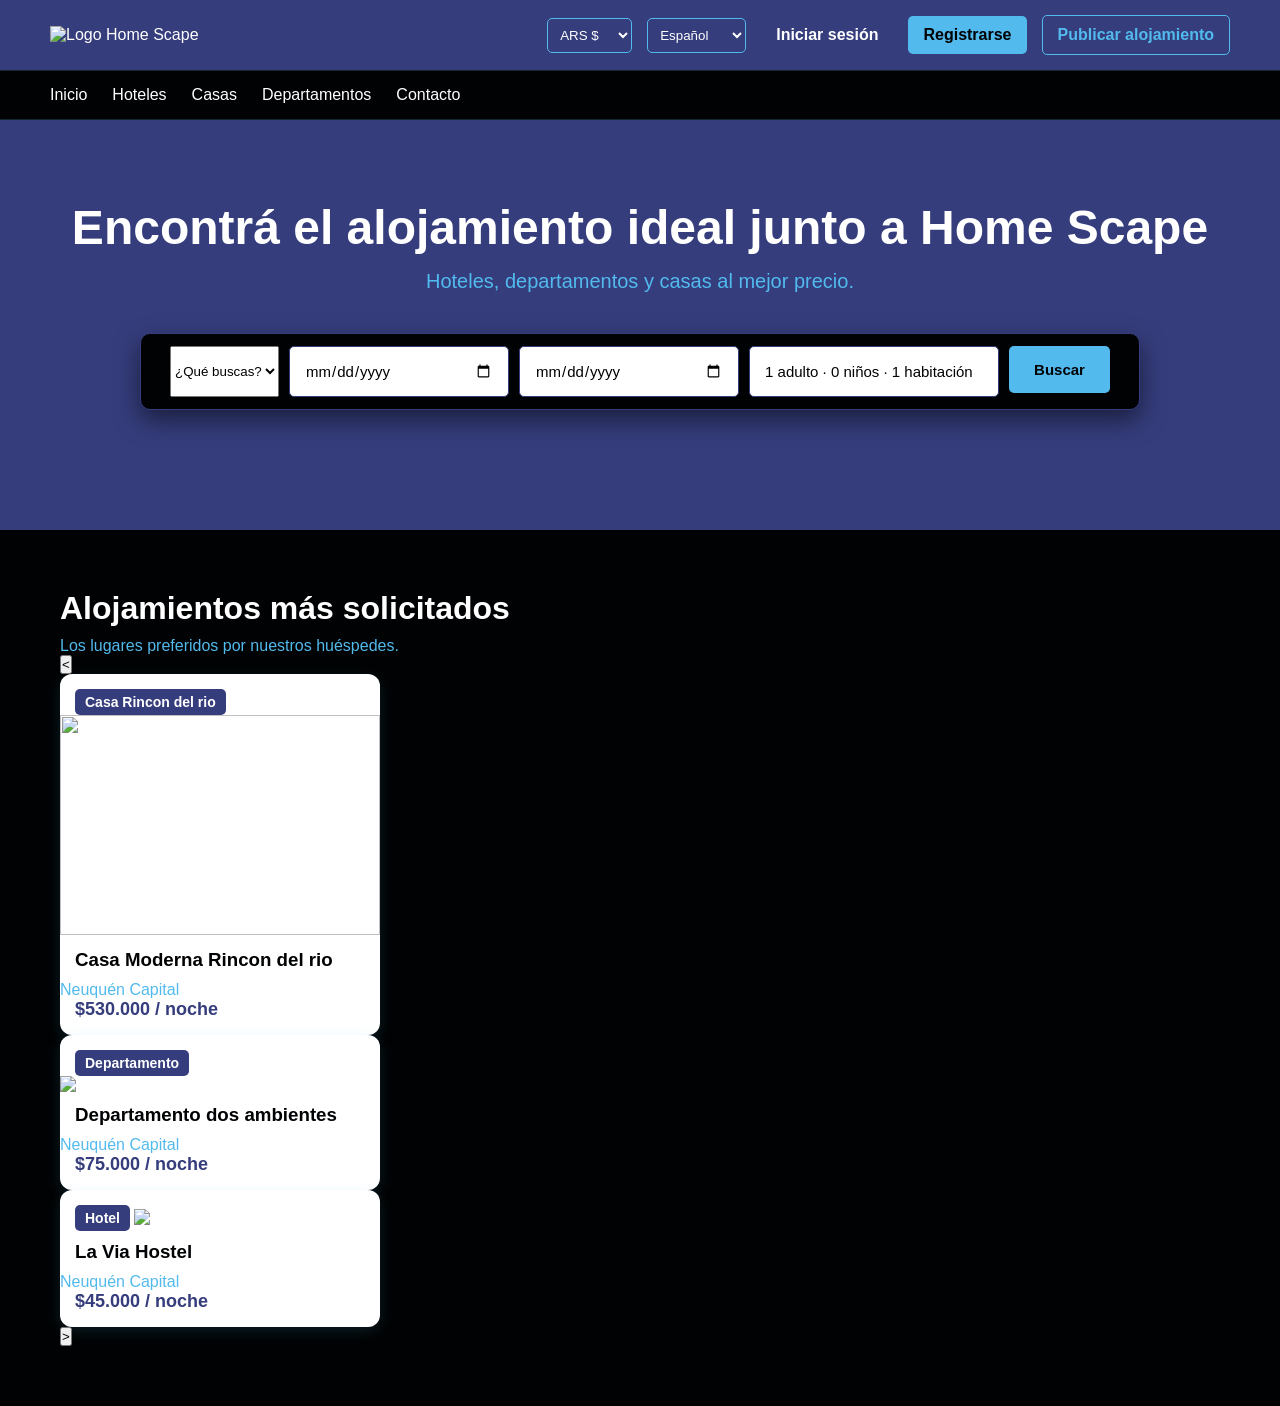
==== commit 95cf6cf0: "Añadiendo recomendaciones" ====
--- a/index.html
+++ b/index.html
@@ -1,21 +1,22 @@
 <!DOCTYPE html>
-<html lang="en">
+<html lang="es">
 <head>
     <meta charset="UTF-8">
     <meta name="viewport" content="width=device-width, initial-scale=1.0">
+    <title>HOME - Home Scape</title>
+    
+    <!-- Hojas de estilo CSS -->
     <link rel="stylesheet" href="css/style.css">
-        <link rel="stylesheet" href="js/index.js">
-
-    <title>HOME</title>
     <link rel="icon" href="galeria/Diseño sin título.png" type="image/png">
-
 </head>
 <body>
-    <div class="header">
-          <div class="logo">
-            <link rel="stylesheet" href="Galeria/logo.png.png" >
-          </div>
-              <div class="acciones">
+
+    <!-- HEADER -->
+    <header class="header">
+        <div class="logo">
+            <img src="galeria/logo.png" alt="Logo Home Scape">
+        </div>
+        <div class="acciones">
             <select class="preferencia">
                 <option>ARS $</option>
                 <option>USD $</option>
@@ -29,113 +30,132 @@
                 <option>Português</option>
             </select>
 
-            <a href="" class="login">Iniciar sesión</a>
-            <a href="" class="registro">Registrarse</a>
-            <a href="" class="publicar">Publicar alojamiento</a>
+            <a href="login.html" class="login">Iniciar sesión</a>
+            <a href="registro.html" class="registro">Registrarse</a>
+            <a href="publicar.html" class="publicar">Publicar alojamiento</a>
+        </div>
+    </header>
 
-        </div>
-    </div>
+    <!-- MENÚ -->
     <nav class="menu">
-        <a href="#"> Inicio</a>
-        <a href="#"> Hoteles</a>
-        <a href="#"> Casas</a>
-        <a href="#"> Departamentos</a>
+        <a href="#">Inicio</a>
+        <a href="#">Hoteles</a>
+        <a href="#">Casas</a>
+        <a href="#">Departamentos</a>
         <a href="#">Contacto</a>
     </nav>
 
+    <!-- HERO / BUSCADOR -->
     <section class="hero">
-        <h1>Encontrá el alojamiento ideal junto a scape home</h1>
+        <h1>Encontrá el alojamiento ideal junto a Home Scape</h1>
         <p>Hoteles, departamentos y casas al mejor precio.</p>
 
         <div class="buscador">
-            
-           <label for="opcion"></label>
-          <select id="opcion" name="opcion">
-           <option value="op">¿Que buscas?</option>
-           <option value="casa">Casa</option>
-           <option value="depa">Departamentos</option>
-           <option value="hotel">Hotel</option>
-          </select>
+            <select id="opcion" name="opcion">
+                <option value="op">¿Qué buscas?</option>
+                <option value="casa">Casa</option>
+                <option value="depa">Departamento</option>
+                <option value="hotel">Hotel</option>
+            </select>
 
             <input type="date">
             <input type="date">
+
+            <!-- CONTADOR DE PASAJEROS -->
             <div class="pasajeros-contenedor">
-    <div class="pasajeros-btn" id="pasajerosBtn">
-        <span id="pasajerosTexto">1 adulto · 0 niños · 1 habitación</span>
-    </div>
+                <div class="pasajeros-btn" id="pasajerosBtn">
+                    <span id="pasajerosTexto">1 adulto · 0 niños · 1 habitación</span>
+                </div>
 
-    <div class="pasajeros-dropdown" id="pasajerosDropdown">
-        <div class="pasajeros-item">
-            <span>Adultos</span>
-            <div class="control-contador">
-                <button type="button" class="btn-control minus" data-tipo="adultos">-</button>
-                <span id="cant-adultos">1</span>
-                <button type="button" class="btn-control plus" data-tipo="adultos">+</button>
+                <div class="pasajeros-dropdown" id="pasajerosDropdown">
+                    <div class="pasajeros-item">
+                        <span>Adultos</span>
+                        <div class="control-contador">
+                            <button type="button" class="btn-control minus" data-tipo="adultos">-</button>
+                            <span id="cant-adultos">1</span>
+                            <button type="button" class="btn-control plus" data-tipo="adultos">+</button>
+                        </div>
+                    </div>
+
+                    <div class="pasajeros-item">
+                        <span>Niños</span>
+                        <div class="control-contador">
+                            <button type="button" class="btn-control minus" data-tipo="ninos">-</button>
+                            <span id="cant-ninos">0</span>
+                            <button type="button" class="btn-control plus" data-tipo="ninos">+</button>
+                        </div>
+                    </div>
+
+                    <div class="pasajeros-item">
+                        <span>Habitaciones</span>
+                        <div class="control-contador">
+                            <button type="button" class="btn-control minus" data-tipo="habitaciones">-</button>
+                            <span id="cant-habitaciones">1</span>
+                            <button type="button" class="btn-control plus" data-tipo="habitaciones">+</button>
+                        </div>
+                    </div>
+
+                    <button type="button" class="btn-pasajeros-listo" id="btnPasajerosListo">Listo</button>
+                </div>
             </div>
-        </div>
 
-        <div class="pasajeros-item">
-            <span>Niños</span>
-            <div class="control-contador">
-                <button type="button" class="btn-control minus" data-tipo="ninos">-</button>
-                <span id="cant-ninos">0</span>
-                <button type="button" class="btn-control plus" data-tipo="ninos">+</button>
-            </div>
-        </div>
-
-        <div class="pasajeros-item">
-            <span>Habitaciones</span>
-            <div class="control-contador">
-                <button type="button" class="btn-control minus" data-tipo="habitaciones">-</button>
-                <span id="cant-habitaciones">1</span>
-                <button type="button" class="btn-control plus" data-tipo="habitaciones">+</button>
-            </div>
-        </div>
-
-        <button type="button" class="btn-pasajeros-listo" id="btnPasajerosListo">Listo</button>
-    </div>
-</div>
-              <a href="buscar.html"><button>Buscar</button></a>
-          
-           
+            <a href="buscar.html"><button type="button">Buscar</button></a>
         </div>
     </section>
+
+    <!-- SECCIÓN CARRUSEL DE ALOJAMIENTOS -->
     <section class="alojamientos-destacados">
-
     <h2>Alojamientos más solicitados</h2>
     <p>Los lugares preferidos por nuestros huéspedes.</p>
 
-    <div class="contenedor-alojamientos">
+    <div class="carrusel-wrapper">
+        <button type="button" class="carrusel-btn btn-prev" id="btnPrev">&lt;</button>
 
-        <div class="alojamiento">
-            <img src="imagenes/casa1.jpg" alt="Casa">
-            <span class="tipo">Casa</span>
-            <h3>Casa Moderna con Piscina</h3>
-            <p>Neuquén Capital</p>
-            <p class="precio">$95.000 / noche</p>
+        <!-- AQUÍ AGREGAS LAS TARJETAS Y SUS IMÁGENES EN EL HTML -->
+        <div class="carrusel-contenedor" id="carruselContenedor">
+
+            <!-- Tarjeta 1 -->
+            <div class="alojamiento">
+                <span class="tipo">Casa Rincon del rio</span>
+                <img src="galeria/recom/rincon del rio.PNG alt="Casa Moderna grande>
+                <div class="alojamiento-info">
+                    <h3>Casa Moderna Rincon del rio</h3>
+                    <p class="ubicacion">Neuquén Capital</p>
+                </div>
+                <div class="precio">$530.000 / noche</div>
+            </div>
+
+            <!-- Tarjeta 2 -->
+            <div class="alojamiento">
+                <span class="tipo">Departamento</span>
+                <img src="galeria/depa1.png" alt="Departamento dos ambientes">
+                <div class="alojamiento-info">
+                    <h3>Departamento dos ambientes</h3>
+                    <p class="ubicacion">Neuquén Capital</p>
+                </div>
+                <div class="precio">$75.000 / noche</div>
+            </div>
+
+            <!-- Tarjeta 3 -->
+            <div class="alojamiento">
+                <span class="tipo">Hotel</span>
+                <img src="galeria/hotel1.png" alt="La Via Hostel">
+                <div class="alojamiento-info">
+                    <h3>La Via Hostel</h3>
+                    <p class="ubicacion">Neuquén Capital</p>
+                </div>
+                <div class="precio">$45.000 / noche</div>
+            </div>
+
         </div>
 
-        <div class="alojamiento">
-            <img src="imagenes/departamento1.jpg" alt="Departamento">
-            <span class="tipo">Departamento</span>
-            <h3>Departamento dos ambientes</h3>
-            <p>Neuquen capital</p>
-            <p class="precio">$75.000 / noche</p>
-        </div>
+        <button type="button" class="carrusel-btn btn-next" id="btnNext">&gt;</button>
+    </div>
+</section>
+    <footer>
+        <!-- Contenido del pie de página -->
+    </footer>
 
-        <div class="alojamiento">
-            <img src="imagenes/hotel1.jpg" alt="Hotel">
-            <span class="tipo">Hotel</span>
-            <h3>La Via Hostel</h3>
-            <p>Neuquen capital</p>
-            <p class="precio">$45.000 / noche</p>
-        </div>
-
-    </div>
-    <footer>
-
-    </footer>
-</section>
-    
+    <script src="js/index.js"></script>
 </body>
 </html>
--- a/css/style.css
+++ b/css/style.css
@@ -1,227 +1,375 @@
 * {
-  margin: 0;
-  padding: 0;
-  box-sizing: border-box;
-  font-family: 'Segoe UI', Tahoma, Geneva, Verdana, sans-serif;
-}
-
-.split-screen {
-  display: flex;
-  min-height: 100vh;
-  width: 100%;
-}
-
-.left-side {
-  flex: 1;
-  position: relative;
-  height: 100vh; 
-  overflow: hidden; 
-}
-
-.bg-image {
-  width: 100%;
-  height: 100%;
-  object-fit: cover;
-  display: block;
-}
-
-.brand-overlay {
-  position: absolute;
-  top: 0;
-  left: 0;
-  width: 100%; 
-  z-index: 10;
-  /* Usamos el azul hielo #C7E9F2 con opacidad para el fondo traslúcido */
-  background-color: rgba(199, 233, 242, 0.75); 
-  padding: 24px 40px; 
-  border-radius: 0; 
-  backdrop-filter: blur(6px); 
-  box-shadow: 0 4px 20px rgba(3, 44, 96, 0.08); 
-  display: flex;
-  align-items: center;
-}
-
-.brand-logo {
-  font-size: 26px;
-  font-weight: 700;
-  color: #032C60; /* Azul oscuro principal */
-  letter-spacing: 0.5px;
-  text-decoration: none;
-}
-
-.right-side {
-  flex: 1;
-  background-color: #032C60; /* Fondo azul oscuro profundo */
-  display: flex;
-  flex-direction: column;
-}
-
-.form-header {
-  display: flex;
-  justify-content: space-between;
-  align-items: center;
-  padding: 40px 60px 20px 60px;
-}
-
-.brand-logo-mobile {
-  display: none;
-  font-size: 24px;
-  font-weight: bold;
-  color: #032C60;
-}
-
-.nav-links a {
-  text-decoration: none;
-  color: #C7E9F2; /* Texto claro para resaltar sobre el fondo oscuro */
-  font-size: 14px;
-  margin-left: 20px;
-  opacity: 0.8;
-  transition: opacity 0.2s;
-}
-
-.nav-links a:hover, .nav-links a.active {
-  opacity: 1;
-  font-weight: 700;
-}
-
-.card-container {
-  flex: 1;
-  display: flex;
-  justify-content: center;
-  align-items: center;
-  padding: 20px 40px 60px 40px;
-}
-
-.form-card {
-  background-color: #ffffff;
-  width: 100%;
-  max-width: 440px;
-  padding: 40px;
-  border-radius: 24px;
-  box-shadow: 0 10px 30px rgba(3, 44, 96, 0.05); 
-  border: 1px solid #99BAD9; /* Borde azul claro */
-}
-
-.form-card h2 {
-  color: #032C60; /* Título en azul oscuro */
-  font-size: 26px;
-  margin-bottom: 8px;
-}
-
-.subtitle {
-  color: #658CA9; /* Subtítulo en azul acero */
-  font-size: 14px;
-  margin-bottom: 32px;
-}
-
-.input-group {
-  margin-bottom: 20px;
-  display: flex;
-  flex-direction: column;
-}
-
-.input-group label {
-  font-size: 13px;
-  font-weight: 600;
-  color: #032C60;
-  margin-bottom: 6px;
-}
-
-.input-group input {
-  padding: 14px;
-  border: 1px solid #99BAD9;
-  border-radius: 12px;
-  background-color: #ffffff;
-  color: #032C60;
-  font-size: 14px;
-  outline: none;
-  transition: border-color 0.2s;
-}
-
-.input-group input:focus {
-  border-color: #015D8C; /* Foco con azul océano */
-}
-
-.btn-main {
-  width: 100%;
-  padding: 14px;
-  background-color: #015D8C; /* Botón principal azul océano */
-  border: none;
-  border-radius: 12px;
-  color: #ffffff; /* Texto blanco para excelente contraste */
-  font-weight: 600;
-  font-size: 15px;
-  cursor: pointer;
-  transition: background-color 0.2s;
-  margin-top: 10px;
-}
-
-.btn-main:hover {
-  background-color: #032C60; /* Cambia a azul oscuro en el hover */
-}
-
-.divider-container {
-  display: flex;
-  align-items: center;
-  margin: 24px 0;
-}
-
-.line {
-  flex: 1;
-  border: 0;
-  border-top: 1px solid #99BAD9;
-}
-
-.divider-text {
-  color: #658CA9;
-  font-size: 12px;
-  padding: 0 10px;
-}
-
-.social-buttons {
-  display: grid;
-  grid-template-columns: repeat(3, 1fr);
-  gap: 12px;
-}
-
-.btn-social {
-  padding: 12px;
-  background-color: #ffffff;
-  border: 1px solid #99BAD9;
-  border-radius: 12px;
-  cursor: pointer;
-  font-size: 13px;
-  color: #032C60;
-  transition: all 0.2s;
-}
-
-.btn-social:hover {
-  background-color: #C7E9F2; /* Ligero fondo azul hielo al pasar el mouse */
-  border-color: #015D8C;
-}
-
-@media (max-width: 768px) {
-  .left-side {
-    display: none; 
-  }
-  
-  .form-header {
-    padding: 24px;
-    background-color: #ffffff; /* Evita que el header móvil quede flotando sin fondo */
-  }
-
-  .brand-logo-mobile {
+    margin: 0;
+    padding: 0;
+    box-sizing: border-box;
+    font-family: Arial, Helvetica, sans-serif;
+}
+
+body {
+    background-color: #010203; /* Fondo principal oscuro */
+    color: #ffffff;            /* Texto base claro */
+}
+
+/* HEADER */
+
+.header {
+    background-color: #353d7c; /* Azul Noche */
+    display: flex;
+    justify-content: space-between;
+    align-items: center;
+    padding: 15px 50px;
+}
+
+.logo img {
+    height: 80px;
+    width: auto;
+}
+
+.acciones {
+    display: flex;
+    align-items: center;
+    gap: 15px;
+}
+
+.preferencia {
+    padding: 8px;
+    border: 1px solid #52baed;
+    border-radius: 5px;
+    cursor: pointer;
+    background-color: #353d7c;
+    color: #ffffff;
+}
+
+.login,
+.registro,
+.publicar {
+    text-decoration: none;
+    padding: 10px 15px;
+    border-radius: 5px;
+    transition: 0.3s;
+    font-weight: bold;
+}
+
+.login {
+    color: #ffffff;
+}
+
+.login:hover {
+    text-decoration: underline;
+    background-color: #010203;
+    color: #52baed;
+}
+
+.registro {
+    background-color: #52baed; /* Celeste acento */
+    color: #010203;            /* Texto oscuro para alto contraste */
+}
+
+.registro:hover {
+    background-color: #ffffff;
+    color: #353d7c;
+} 
+
+.publicar {
+    background-color: transparent;
+    border: 1px solid #52baed;
+    color: #52baed;
+}
+
+.publicar:hover {
+    background-color: #52baed;
+    color: #010203;
+}
+
+/* MENÚ */
+
+.menu {
+    background-color: #010203;
+    display: flex;
+    gap: 25px;
+    padding: 15px 50px;
+    border-top: 1px solid rgba(82, 186, 237, 0.2);
+    border-bottom: 1px solid rgba(82, 186, 237, 0.2);
+}
+
+.menu a {
+    color: #ffffff;
+    text-decoration: none;
+    font-size: 16px;
+    transition: 0.3s;
+}
+
+.menu a:hover {
+    color: #52baed; /* Hover celeste */
+}
+
+/* HERO */
+
+.hero {
+    background-color: #353d7c;
+    color: #ffffff;
+    text-align: center;
+    padding: 80px 20px 120px;
+}
+
+.hero h1 {
+    font-size: 48px;
+    margin-bottom: 15px;
+    color: #ffffff;
+}
+
+.hero p {
+    font-size: 20px;
+    margin-bottom: 40px;
+    color: #52baed;
+}
+
+/* BUSCADOR */
+
+.buscador {
+    background-color: #010203;
+    display: flex;
+    justify-content: center;
+    flex-wrap: wrap;
+    gap: 10px;
+    padding: 12px;
+    border-radius: 10px;
+    max-width: 1000px;
+    margin: auto;
+    border: 1px solid #353d7c;
+    box-shadow: 0px 10px 25px rgba(0, 0, 0, 0.5);
+}
+
+.buscador input {
+    padding: 15px;
+    border: 1px solid #353d7c;
+    border-radius: 5px;
+    min-width: 220px;
+    font-size: 15px;
+    color: #010203;
+    background-color: #ffffff;
+}
+
+.buscador button {
+    padding: 15px 25px;
+    background-color: #52baed;
+    color: #010203;
+    border: none;
+    border-radius: 5px;
+    cursor: pointer;
+    font-size: 15px;
+    font-weight: bold;
+    transition: 0.3s;
+}
+
+.buscador button:hover {
+    background-color: #ffffff;
+    color: #353d7c;
+}
+
+/* SELECTOR DE HUÉSPEDES INTERACTIVO */
+
+.pasajeros-contenedor {
+    position: relative;
+    min-width: 250px;
+}
+
+.pasajeros-btn {
+    background-color: #ffffff;
+    padding: 15px;
+    border-radius: 5px;
+    cursor: pointer;
+    font-size: 15px;
+    color: #010203;
+    text-align: left;
+    height: 100%;
+    display: flex;
+    align-items: center;
+    border: 1px solid #353d7c;
+    user-select: none;
+}
+
+.pasajeros-dropdown {
+    display: none;
+    position: absolute;
+    top: calc(100% + 5px);
+    left: 0;
+    width: 280px;
+    background-color: #ffffff;
+    border-radius: 8px;
+    box-shadow: 0px 8px 25px rgba(0, 0, 0, 0.3);
+    padding: 20px;
+    z-index: 100;
+}
+
+.pasajeros-dropdown.mostrar {
     display: block;
-  }
-
-  .card-container {
-    padding: 10px 20px 40px 20px;
-    background-color: #ffffff;
-  }
-
-  .form-card {
-    padding: 24px;
-    box-shadow: none;
+}
+
+.pasajeros-item {
+    display: flex;
+    justify-content: space-between;
+    align-items: center;
+    margin-bottom: 15px;
+}
+
+.pasajeros-item span {
+    font-weight: bold;
+    color: #010203;
+    font-size: 15px;
+}
+
+.control-contador {
+    display: flex;
+    align-items: center;
+    gap: 15px;
+    border: 1px solid #353d7c;
+    border-radius: 5px;
+    padding: 2px;
+}
+
+.btn-control {
+    background: none;
     border: none;
-  }
+    width: 32px;
+    height: 32px;
+    font-size: 18px;
+    font-weight: bold;
+    cursor: pointer;
+    color: #353d7c;
+    display: flex;
+    justify-content: center;
+    align-items: center;
+    transition: 0.2s;
+    border-radius: 4px;
+}
+
+.btn-control:hover {
+    background-color: #52baed;
+    color: #010203;
+}
+
+.btn-pasajeros-listo {
+    width: 100%;
+    padding: 10px;
+    background-color: #353d7c;
+    color: #ffffff;
+    border: none;
+    border-radius: 5px;
+    font-weight: bold;
+    cursor: pointer;
+    margin-top: 10px;
+    transition: 0.3s;
+}
+
+.btn-pasajeros-listo:hover {
+    background-color: #52baed;
+    color: #010203;
+}
+
+/* RESPONSIVE */
+
+@media(max-width: 768px){
+    .header {
+        flex-direction: column;
+        gap: 20px;
+        padding: 20px;
+    }
+
+    .acciones {
+        flex-wrap: wrap;
+        justify-content: center;
+    }
+
+    .menu {
+        flex-wrap: wrap;
+        justify-content: center;
+        padding: 15px;
+    }
+
+    .hero h1 {
+        font-size: 32px;
+    }
+
+    .hero p {
+        font-size: 18px;
+    }
+
+    .buscador {
+        flex-direction: column;
+    }
+
+    .buscador input,
+    .buscador button {
+        width: 100%;
+    }
+}
+
+/* SECCIÓN ALOJAMIENTOS DESTACADOS */
+
+.alojamientos-destacados {
+    padding: 60px;
+    background-color: #010203;
+}
+
+.alojamientos-destacados h2 {
+    font-size: 32px;
+    margin-bottom: 10px;
+    color: #ffffff;
+}
+
+.alojamientos-destacados p {
+    color: #52baed;
+}
+
+.contenedor-alojamientos {
+    display: flex;
+    gap: 25px;
+    margin-top: 30px;
+    flex-wrap: wrap;
+}
+
+.alojamiento {
+    width: 320px;
+    background: #ffffff;
+    border-radius: 12px;
+    overflow: hidden;
+    box-shadow: 0 4px 15px rgba(82, 186, 237, 0.15);
+    transition: 0.3s;
+    cursor: pointer;
+}
+
+.alojamiento:hover {
+    transform: translateY(-8px);
+    box-shadow: 0 8px 25px rgba(82, 186, 237, 0.3);
+}
+
+.alojamiento img {
+    width: 100%;
+    height: 220px;
+    object-fit: cover;
+}
+
+.alojamiento h3 {
+    padding: 10px 15px;
+    color: #010203;
+}
+
+.tipo {
+    background: #353d7c;
+    color: #ffffff;
+    padding: 5px 10px;
+    border-radius: 5px;
+    margin-left: 15px;
+    display: inline-block;
+    margin-top: 15px;
+    font-size: 14px;
+    font-weight: bold;
+}
+
+.precio {
+    font-weight: bold;
+    padding: 0 15px 15px;
+    color: #353d7c;
+    font-size: 18px;
 }
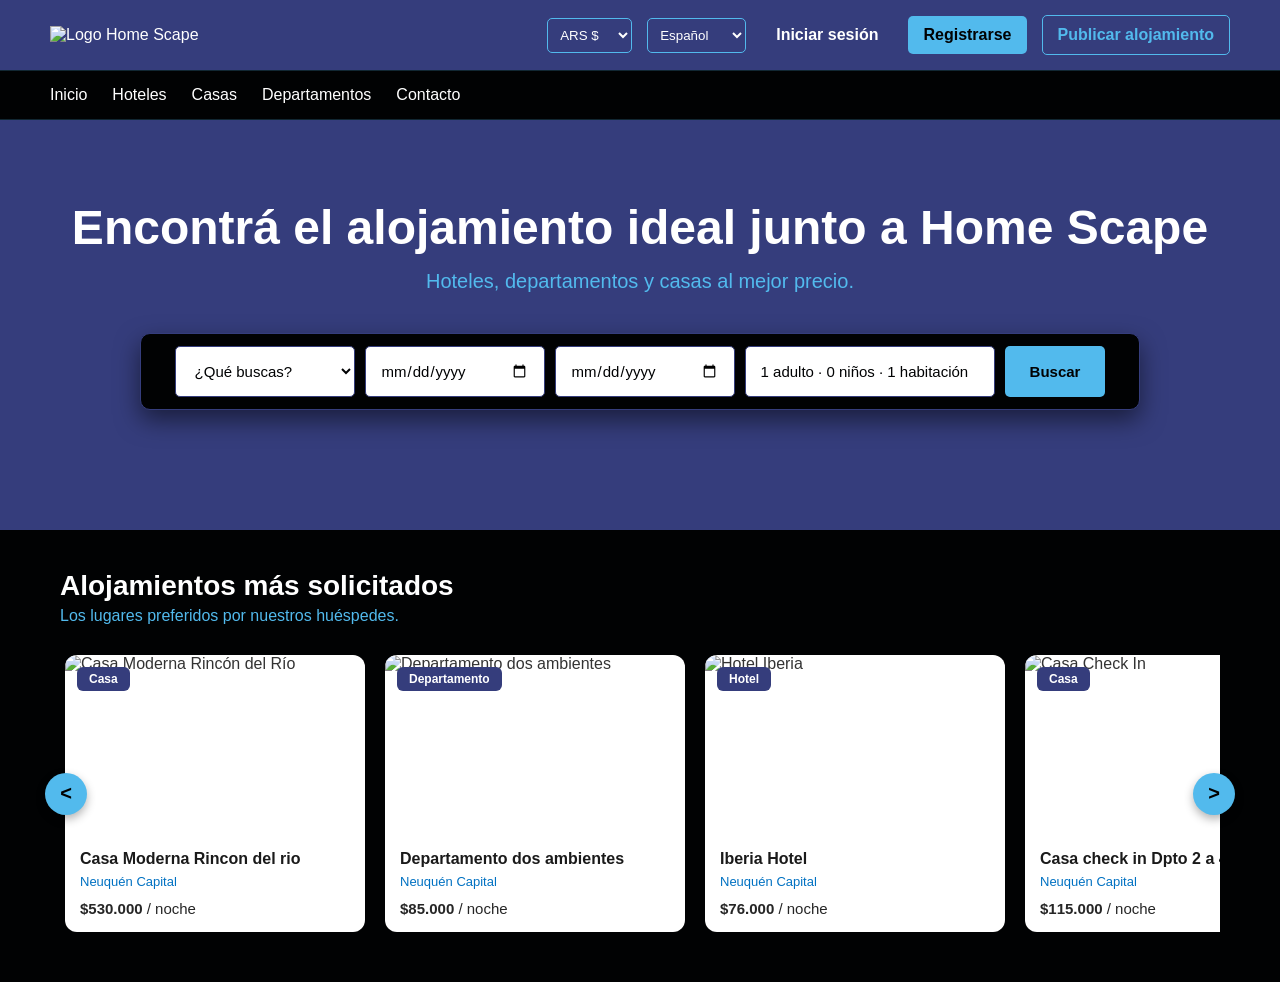
==== commit 06891c77: "Añadiendo recomendaciones" ====
--- a/index.html
+++ b/index.html
@@ -38,11 +38,11 @@
 
     <!-- MENÚ -->
     <nav class="menu">
-        <a href="#">Inicio</a>
-        <a href="#">Hoteles</a>
-        <a href="#">Casas</a>
-        <a href="#">Departamentos</a>
-        <a href="#">Contacto</a>
+        <a href="index.html">Inicio</a>
+        <a href="buscar.html?tipo=hotel">Hoteles</a>
+        <a href="buscar.html?tipo=casa">Casas</a>
+        <a href="buscar.html?tipo=depa">Departamentos</a>
+        <a href="#contacto">Contacto</a>
     </nav>
 
     <!-- HERO / BUSCADOR -->
@@ -50,16 +50,17 @@
         <h1>Encontrá el alojamiento ideal junto a Home Scape</h1>
         <p>Hoteles, departamentos y casas al mejor precio.</p>
 
-        <div class="buscador">
-            <select id="opcion" name="opcion">
-                <option value="op">¿Qué buscas?</option>
+        <!-- Formulario que envía directamente los datos a buscar.html -->
+        <form action="buscar.html" method="GET" class="buscador">
+            <select id="opcion" name="tipo">
+                <option value="todos">¿Qué buscas?</option>
                 <option value="casa">Casa</option>
                 <option value="depa">Departamento</option>
                 <option value="hotel">Hotel</option>
             </select>
 
-            <input type="date">
-            <input type="date">
+            <input type="date" name="checkin">
+            <input type="date" name="checkout">
 
             <!-- CONTADOR DE PASAJEROS -->
             <div class="pasajeros-contenedor">
@@ -99,59 +100,87 @@
                 </div>
             </div>
 
-            <a href="buscar.html"><button type="button">Buscar</button></a>
-        </div>
+            <!-- INPUTS OCULTOS PARA QUE VIAJEN LOS VALORES DE PASAJEROS -->
+            <input type="hidden" name="adultos" id="inputAdultos" value="1">
+            <input type="hidden" name="ninos" id="inputNinos" value="0">
+            <input type="hidden" name="habitaciones" id="inputHabitaciones" value="1">
+
+            <button type="submit">Buscar</button>
+        </form>
     </section>
 
     <!-- SECCIÓN CARRUSEL DE ALOJAMIENTOS -->
     <section class="alojamientos-destacados">
-    <h2>Alojamientos más solicitados</h2>
-    <p>Los lugares preferidos por nuestros huéspedes.</p>
+        <h2>Alojamientos más solicitados</h2>
+        <p class="subtitulo">Los lugares preferidos por nuestros huéspedes.</p>
 
-    <div class="carrusel-wrapper">
-        <button type="button" class="carrusel-btn btn-prev" id="btnPrev">&lt;</button>
+        <div class="carrusel-wrapper">
+            <button type="button" class="carrusel-btn btn-prev" id="btnPrev">&lt;</button>
 
-        <!-- AQUÍ AGREGAS LAS TARJETAS Y SUS IMÁGENES EN EL HTML -->
-        <div class="carrusel-contenedor" id="carruselContenedor">
+            <!-- CONTENEDOR DE TARJETAS HORIZONTALES -->
+            <div class="carrusel-contenedor" id="carruselContenedor">
 
-            <!-- Tarjeta 1 -->
-            <div class="alojamiento">
-                <span class="tipo">Casa Rincon del rio</span>
-                <img src="galeria/recom/rincon del rio.PNG alt="Casa Moderna grande>
-                <div class="alojamiento-info">
-                    <h3>Casa Moderna Rincon del rio</h3>
-                    <p class="ubicacion">Neuquén Capital</p>
-                </div>
-                <div class="precio">$530.000 / noche</div>
+                <!-- Tarjeta 1 -->
+                <a href="buscar.html?tipo=casa" class="alojamiento-card">
+                    <div class="badge-tipo">Casa</div>
+                    <img src="galeria/recom/rincon del rio.PNG" alt="Casa Moderna Rincón del Río">
+                    <div class="alojamiento-info">
+                        <h3>Casa Moderna Rincon del rio</h3>
+                        <p class="ubicacion">Neuquén Capital</p>
+                        <p class="precio"><strong>$530.000</strong> / noche</p>
+                    </div>
+                </a>
+
+                <!-- Tarjeta 2 -->
+                <a href="buscar.html?tipo=depa" class="alojamiento-card">
+                    <div class="badge-tipo">Departamento</div>
+                    <img src="galeria/recom/bel.PNG" alt="Departamento dos ambientes">
+                    <div class="alojamiento-info">
+                        <h3>Departamento dos ambientes</h3>
+                        <p class="ubicacion">Neuquén Capital</p>
+                        <p class="precio"><strong>$85.000</strong> / noche</p>
+                    </div>
+                </a>
+
+                <!-- Tarjeta 3 -->
+                <a href="buscar.html?tipo=hotel" class="alojamiento-card">
+                    <div class="badge-tipo">Hotel</div>
+                    <img src="galeria/recom/hotelhab.PNG" alt="Hotel Iberia">
+                    <div class="alojamiento-info">
+                        <h3>Iberia Hotel</h3>
+                        <p class="ubicacion">Neuquén Capital</p>
+                        <p class="precio"><strong>$76.000</strong> / noche</p>
+                    </div>
+                </a>
+
+                <!-- Tarjeta 4 -->
+                <a href="buscar.html?tipo=casa" class="alojamiento-card">
+                    <div class="badge-tipo">Casa</div>
+                    <img src="galeria/recom/casacheck.PNG" alt="Casa Check In">
+                    <div class="alojamiento-info">
+                        <h3>Casa check in Dpto 2 a 4 pers</h3>
+                        <p class="ubicacion">Neuquén Capital</p>
+                        <p class="precio"><strong>$115.000</strong> / noche</p>
+                    </div>
+                </a>
+
+                <!-- Tarjeta 5 -->
+                <a href="buscar.html?tipo=depa" class="alojamiento-card">
+                    <div class="badge-tipo">Departamento</div>
+                    <img src="galeria/recom/duplexcome.PNG" alt="Duplex Bosch">
+                    <div class="alojamiento-info">
+                        <h3>Duplex Bosch</h3>
+                        <p class="ubicacion">Neuquén Capital</p>
+                        <p class="precio"><strong>$432.020</strong> / noche</p>
+                    </div>
+                </a>
+
             </div>
 
-            <!-- Tarjeta 2 -->
-            <div class="alojamiento">
-                <span class="tipo">Departamento</span>
-                <img src="galeria/depa1.png" alt="Departamento dos ambientes">
-                <div class="alojamiento-info">
-                    <h3>Departamento dos ambientes</h3>
-                    <p class="ubicacion">Neuquén Capital</p>
-                </div>
-                <div class="precio">$75.000 / noche</div>
-            </div>
+            <button type="button" class="carrusel-btn btn-next" id="btnNext">&gt;</button>
+        </div>
+    </section>
 
-            <!-- Tarjeta 3 -->
-            <div class="alojamiento">
-                <span class="tipo">Hotel</span>
-                <img src="galeria/hotel1.png" alt="La Via Hostel">
-                <div class="alojamiento-info">
-                    <h3>La Via Hostel</h3>
-                    <p class="ubicacion">Neuquén Capital</p>
-                </div>
-                <div class="precio">$45.000 / noche</div>
-            </div>
-
-        </div>
-
-        <button type="button" class="carrusel-btn btn-next" id="btnNext">&gt;</button>
-    </div>
-</section>
     <footer>
         <!-- Contenido del pie de página -->
     </footer>
--- a/css/style.css
+++ b/css/style.css
@@ -10,7 +10,9 @@
     color: #ffffff;            /* Texto base claro */
 }
 
-/* HEADER */
+/* ======================================================
+   HEADER
+   ====================================================== */
 
 .header {
     background-color: #353d7c; /* Azul Noche */
@@ -81,7 +83,9 @@
     color: #010203;
 }
 
-/* MENÚ */
+/* ======================================================
+   MENÚ
+   ====================================================== */
 
 .menu {
     background-color: #010203;
@@ -103,7 +107,9 @@
     color: #52baed; /* Hover celeste */
 }
 
-/* HERO */
+/* ======================================================
+   HERO
+   ====================================================== */
 
 .hero {
     background-color: #353d7c;
@@ -124,7 +130,9 @@
     color: #52baed;
 }
 
-/* BUSCADOR */
+/* ======================================================
+   BUSCADOR
+   ====================================================== */
 
 .buscador {
     background-color: #010203;
@@ -140,11 +148,12 @@
     box-shadow: 0px 10px 25px rgba(0, 0, 0, 0.5);
 }
 
-.buscador input {
+.buscador input,
+.buscador select {
     padding: 15px;
     border: 1px solid #353d7c;
     border-radius: 5px;
-    min-width: 220px;
+    min-width: 180px;
     font-size: 15px;
     color: #010203;
     background-color: #ffffff;
@@ -167,7 +176,9 @@
     color: #353d7c;
 }
 
-/* SELECTOR DE HUÉSPEDES INTERACTIVO */
+/* ======================================================
+   SELECTOR DE HUÉSPEDES INTERACTIVO
+   ====================================================== */
 
 .pasajeros-contenedor {
     position: relative;
@@ -267,7 +278,151 @@
     color: #010203;
 }
 
-/* RESPONSIVE */
+/* ======================================================
+   SECCIÓN DE RECOMENDADOS / ALOJAMIENTOS MÁS SOLICITADOS
+   ====================================================== */
+
+.alojamientos-destacados {
+    max-width: 1200px;
+    margin: 40px auto;
+    padding: 0 20px;
+}
+
+.alojamientos-destacados h2 {
+    color: #ffffff;
+    font-size: 28px;
+    margin-bottom: 5px;
+}
+
+.alojamientos-destacados .subtitulo {
+    color: #52baed;
+    margin-bottom: 20px;
+}
+
+/* ENVOLTORIO Y POSICIONAMIENTO DEL CARRUSEL */
+.carrusel-wrapper {
+    position: relative;
+    width: 100%;
+}
+
+/* CONTENEDOR HORIZONTAL */
+.carrusel-contenedor {
+    display: flex !important;
+    flex-direction: row !important;
+    gap: 20px;
+    overflow-x: scroll;
+    scroll-behavior: smooth;
+    padding: 10px 5px;
+    width: 100%;
+    
+    /* Ocultar barra de desplazamiento */
+    scrollbar-width: none; /* Firefox */
+    -ms-overflow-style: none; /* IE/Edge */
+}
+
+.carrusel-contenedor::-webkit-scrollbar {
+    display: none; /* Chrome, Safari, Opera */
+}
+
+/* TARJETAS DE ALOJAMIENTO */
+.alojamiento-card {
+    flex: 0 0 300px; /* Ancho fijo de 300px por tarjeta */
+    background: #ffffff;
+    border-radius: 12px;
+    overflow: hidden;
+    text-decoration: none;
+    color: #333;
+    display: flex;
+    flex-direction: column;
+    position: relative;
+    cursor: pointer;
+    transition: transform 0.2s ease, box-shadow 0.2s ease;
+}
+
+.alojamiento-card:hover {
+    transform: translateY(-5px);
+    box-shadow: 0 8px 20px rgba(0, 0, 0, 0.4);
+}
+
+.alojamiento-card img {
+    width: 100%;
+    height: 180px;
+    object-fit: cover;
+    display: block;
+}
+
+.badge-tipo {
+    position: absolute;
+    top: 12px;
+    left: 12px;
+    background: #353d7c;
+    color: white;
+    padding: 5px 12px;
+    border-radius: 6px;
+    font-size: 12px;
+    font-weight: bold;
+    z-index: 2;
+}
+
+.alojamiento-info {
+    padding: 15px;
+    display: flex;
+    flex-direction: column;
+    gap: 6px;
+}
+
+.alojamiento-info h3 {
+    font-size: 16px;
+    color: #1a1a1a;
+    font-weight: bold;
+}
+
+.alojamiento-info .ubicacion {
+    font-size: 13px;
+    color: #0071c2;
+}
+
+.alojamiento-info .precio {
+    color: #262626;
+    font-size: 15px;
+    margin-top: 5px;
+}
+
+/* BOTONES FLOTANTES DE NAVEGACIÓN (< >) */
+.carrusel-btn {
+    position: absolute;
+    top: 50%;
+    transform: translateY(-50%);
+    background: #52baed;
+    color: #000;
+    border: none;
+    width: 42px;
+    height: 42px;
+    border-radius: 50%;
+    font-weight: bold;
+    font-size: 20px;
+    cursor: pointer;
+    z-index: 10;
+    box-shadow: 0 4px 10px rgba(0,0,0,0.3);
+    transition: background 0.2s ease, transform 0.2s ease;
+}
+
+.carrusel-btn:hover {
+    background: #3fa1cf;
+    transform: translateY(-50%) scale(1.08);
+}
+
+.carrusel-btn.btn-prev {
+    left: -15px;
+}
+
+.carrusel-btn.btn-next {
+    right: -15px;
+}
+
+/* ======================================================
+   RESPONSIVE
+   ====================================================== */
 
 @media(max-width: 768px){
     .header {
@@ -300,76 +455,16 @@
     }
 
     .buscador input,
+    .buscador select,
     .buscador button {
         width: 100%;
     }
-}
-
-/* SECCIÓN ALOJAMIENTOS DESTACADOS */
-
-.alojamientos-destacados {
-    padding: 60px;
-    background-color: #010203;
-}
-
-.alojamientos-destacados h2 {
-    font-size: 32px;
-    margin-bottom: 10px;
-    color: #ffffff;
-}
-
-.alojamientos-destacados p {
-    color: #52baed;
-}
-
-.contenedor-alojamientos {
-    display: flex;
-    gap: 25px;
-    margin-top: 30px;
-    flex-wrap: wrap;
-}
-
-.alojamiento {
-    width: 320px;
-    background: #ffffff;
-    border-radius: 12px;
-    overflow: hidden;
-    box-shadow: 0 4px 15px rgba(82, 186, 237, 0.15);
-    transition: 0.3s;
-    cursor: pointer;
-}
-
-.alojamiento:hover {
-    transform: translateY(-8px);
-    box-shadow: 0 8px 25px rgba(82, 186, 237, 0.3);
-}
-
-.alojamiento img {
-    width: 100%;
-    height: 220px;
-    object-fit: cover;
-}
-
-.alojamiento h3 {
-    padding: 10px 15px;
-    color: #010203;
-}
-
-.tipo {
-    background: #353d7c;
-    color: #ffffff;
-    padding: 5px 10px;
-    border-radius: 5px;
-    margin-left: 15px;
-    display: inline-block;
-    margin-top: 15px;
-    font-size: 14px;
-    font-weight: bold;
-}
-
-.precio {
-    font-weight: bold;
-    padding: 0 15px 15px;
-    color: #353d7c;
-    font-size: 18px;
+
+    .carrusel-btn.btn-prev {
+        left: 5px;
+    }
+
+    .carrusel-btn.btn-next {
+        right: 5px;
+    }
 }
